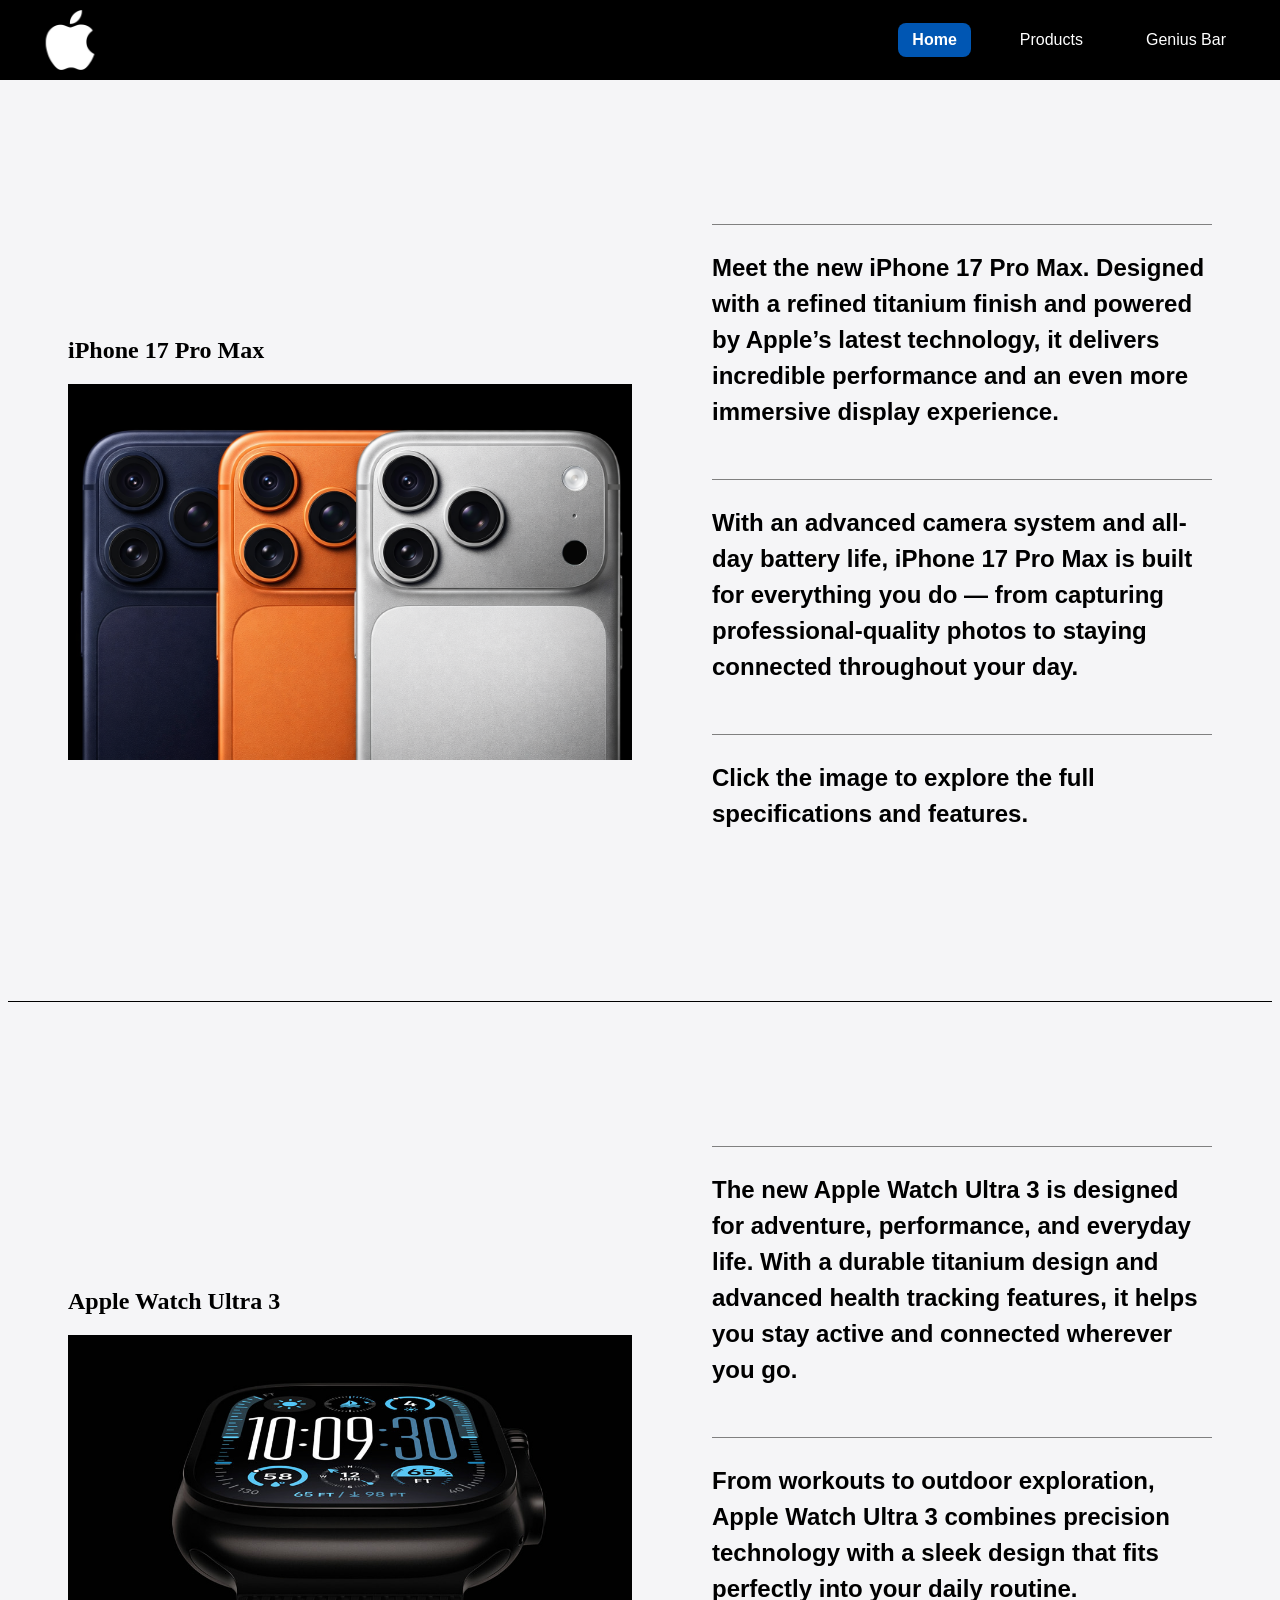
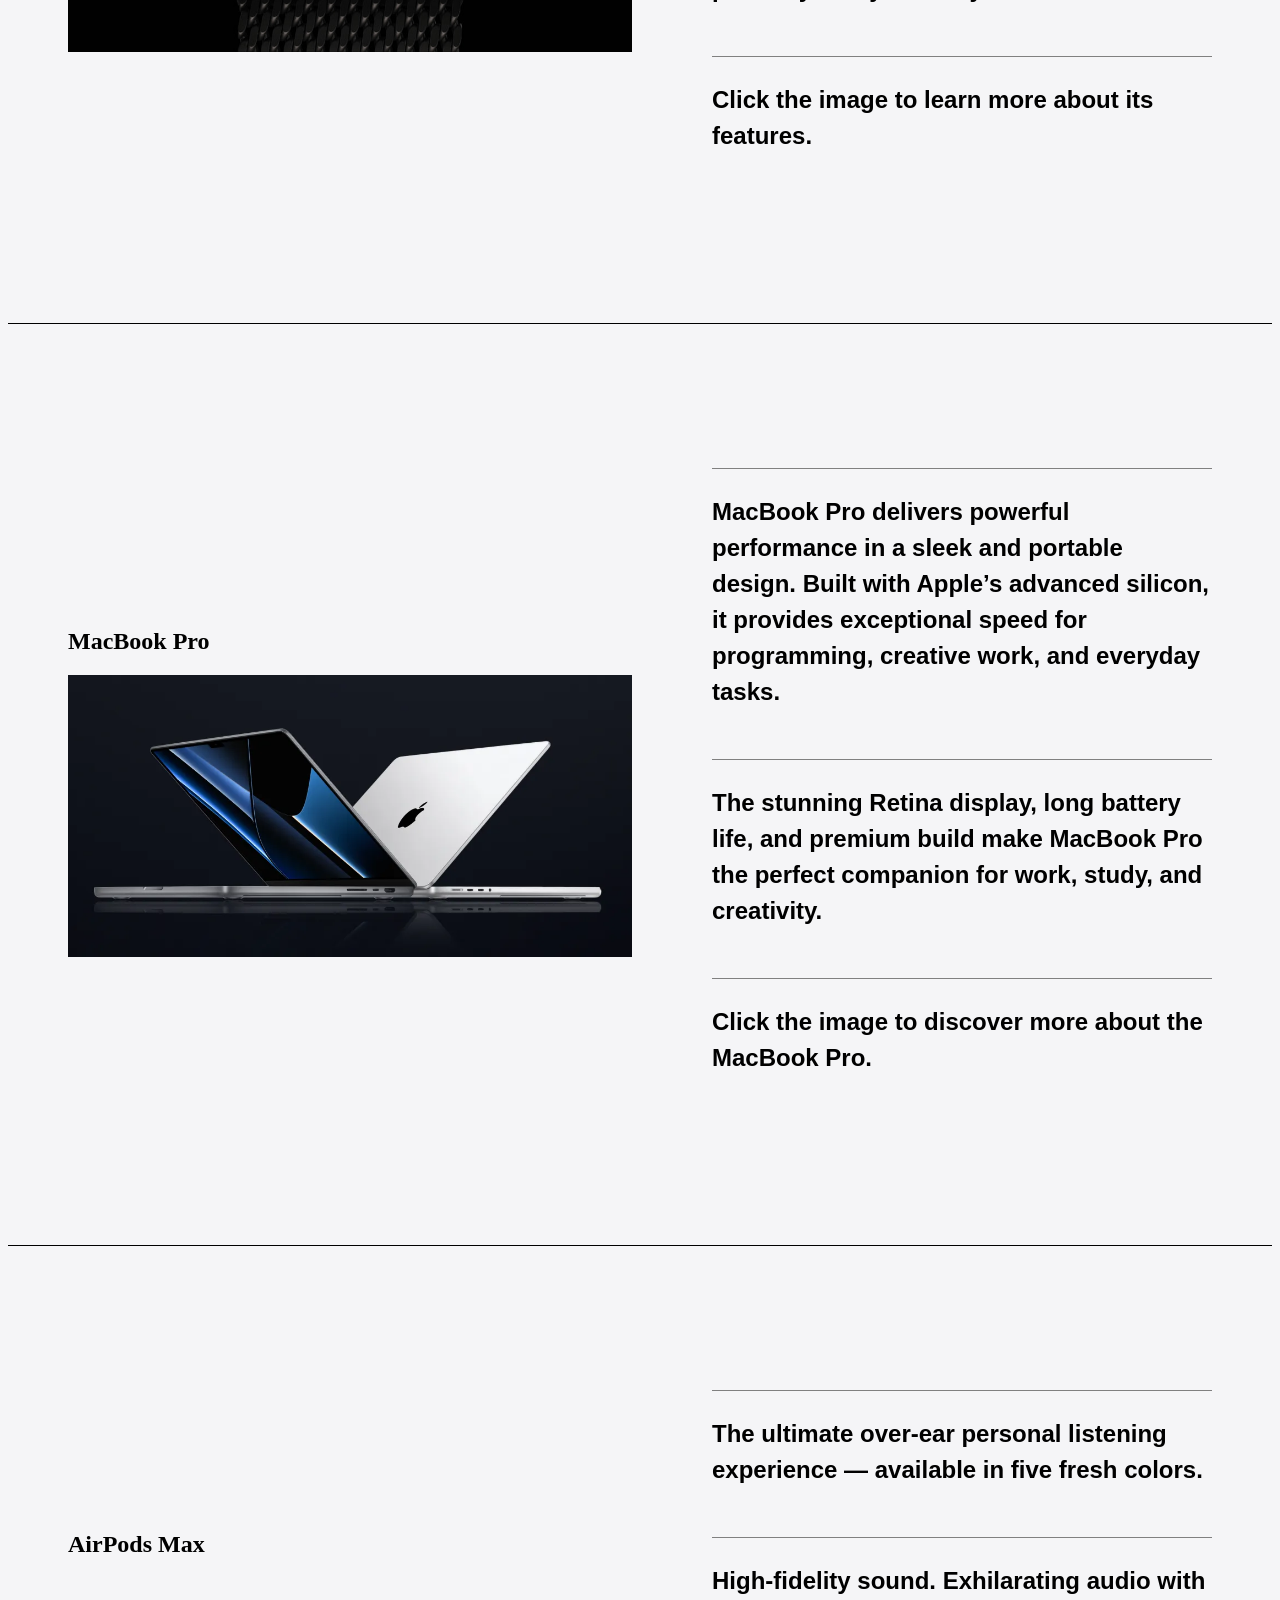
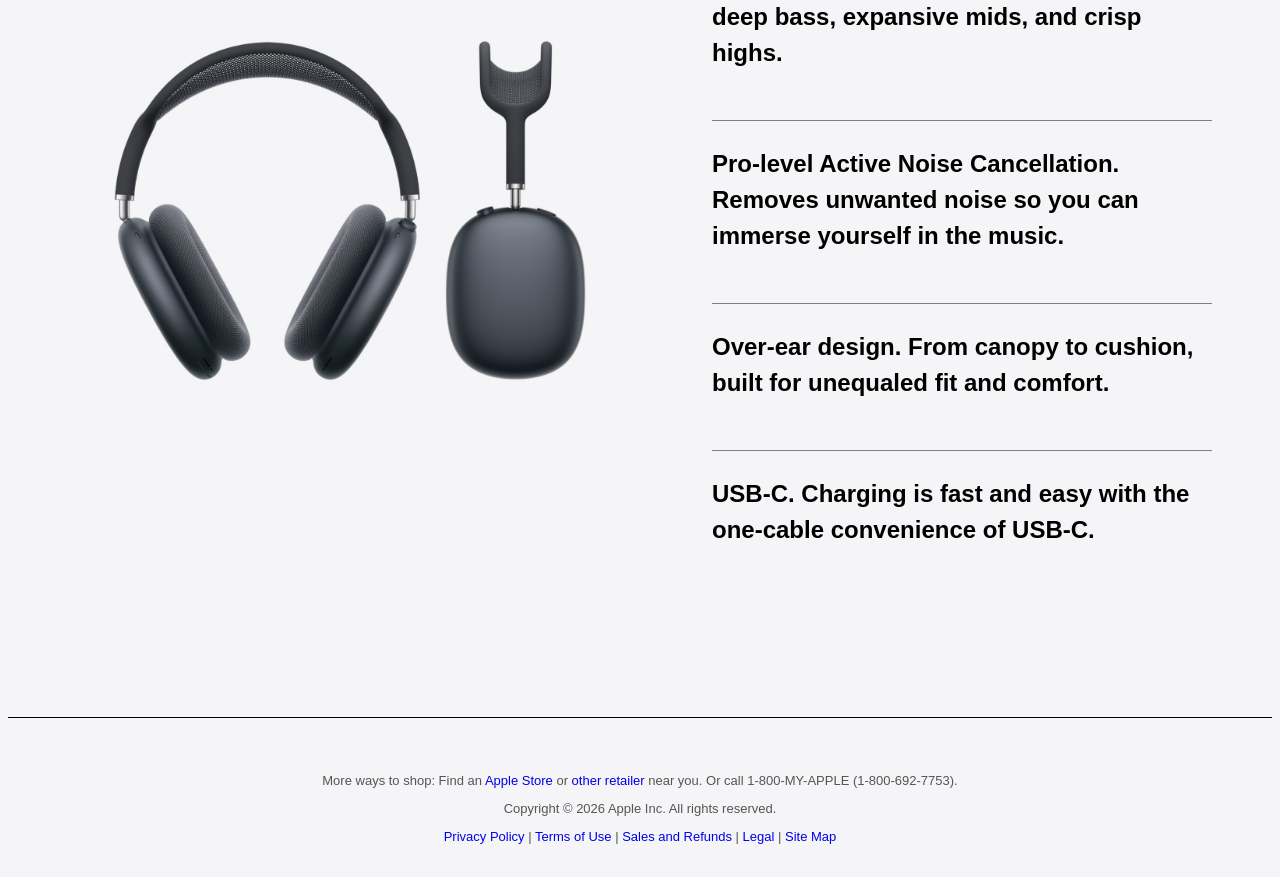
==== index.html @ 785efe75 "Update navigation link to point to index.html" ====
<!DOCTYPE html>
<html lang="en">
<head>
    <meta charset="UTF-8">
    <link rel="stylesheet" href="Style.css">
    <link rel="icon" type="image/png" href="Pictures/Apple_favicon.png">
    <title>Apple Store</title>
</head>
<body>
<header class="header">
    <img src="Pictures/Apple-Logo-White.png" alt="Logo" class="logo-img">
    <nav>
        <a href="index.html" class="active">Home</a>
        <a href="Products.html">Products</a>
        <a href="Genius_Bar.html">Genius Bar</a>
    </nav>
</header>

<!-- iPhone product section displayed on homepage -->
<section class="homeSection">
    <div>
        <h1>iPhone 17 Pro Max</h1> <!-- Product title -->

        <!-- Image linking to the product section -->
        <a href="Products.html#iPhone">
            <img src="Pictures/iPhone-17-Pro-Max.png" class="makeBigger" alt="iPhone 17 Pro Max">
        </a>
    </div>

    <!-- Product description -->
    <div class="homeText">
        <p class = "feature">
            Meet the new iPhone 17 Pro Max. Designed with a refined titanium finish
            and powered by Apple’s latest technology, it delivers incredible performance
            and an even more immersive display experience.
        </p>
        <p class = "feature">
            With an advanced camera system and all-day battery life, iPhone 17 Pro Max
            is built for everything you do — from capturing professional-quality photos
            to staying connected throughout your day.
        </p>
        <p class = "feature">
            Click the image to explore the full specifications and features.
        </p>
    </div>

</section>


<!-- Apple Watch product section displayed on homepage-->
<section class="homeSection">
    <div>
        <h1>Apple Watch Ultra 3</h1> <!-- Product title -->

        <!-- image linking to the Product section -->
        <a href="Products.html#AppleWatch">
            <img src="Pictures/Apple-Watch-Ultra-2.png" class="makeBigger" alt="Apple Watch Ultra">
        </a>
    </div>

    <!-- Product description -->
    <div class="homeText">
        <p class = "feature">
            The new Apple Watch Ultra 3 is designed for adventure, performance,
            and everyday life. With a durable titanium design and advanced health
            tracking features, it helps you stay active and connected wherever you go.
        </p>
        <p class = "feature">
            From workouts to outdoor exploration, Apple Watch Ultra 3 combines
            precision technology with a sleek design that fits perfectly into
            your daily routine.
        </p>
        <p class = "feature">
            Click the image to learn more about its features.
        </p>
    </div>

</section>


<!-- MacBook product section displayed on homepage -->
<section class="homeSection">
    <div>
        <h1>MacBook Pro</h1> <!-- Product title -->

        <!-- image linking to the product section -->
        <a href="Products.html#MacBook">
            <img src="Pictures/MacBookProProducts.jpg" class = "makeBigger" alt="MacBook Pro Picture">
        </a>
    </div>

    <!-- Product description -->
    <div class="homeText">
        <p class = "feature">
            MacBook Pro delivers powerful performance in a sleek and portable design.
            Built with Apple’s advanced silicon, it provides exceptional speed for
            programming, creative work, and everyday tasks.
        </p>
        <p class = "feature">
            The stunning Retina display, long battery life, and premium build
            make MacBook Pro the perfect companion for work, study, and creativity.
        </p>
        <p class = "feature">
            Click the image to discover more about the MacBook Pro.
        </p>
    </div>

</section>

<!-- AirPods product section displayed on homepage -->
<section class = "homeSection">
    <div>
        <h1>AirPods Max</h1> <!-- Product title -->

        <!-- Image linking to the product section -->
        <a href ="Products.html#AirPods">
            <img src = "Pictures/AirPodsMax.png" class = makeBigger alt = "AirPods Max">
        </a>
    </div>

    <!-- Product description -->
    <div class = "homeText">
        <p class = "feature">
            The ultimate over-ear personal listening experience — available in five fresh colors.
        </p>
        <p class = "feature">
            High-fidelity sound. Exhilarating audio with deep bass, expansive mids, and crisp highs.
        </p>
        <p class = "feature">
            Pro-level Active Noise Cancellation.
            Removes unwanted noise so you can immerse yourself in the music.
        </p>
        <p class = "feature">
            Over-ear design. From canopy to cushion, built for unequaled fit and comfort.
        </p>
        <p class = "feature">
            USB‑C. Charging is fast and easy with the one‑cable convenience of USB‑C.
        </p>
    </div>
</section>

<footer class = "footer">
    More ways to shop: Find an <a href = "https://www.apple.com" target = "_blank">Apple Store</a> or
    <a href = "https://locate.apple.com" target = "_blank">other retailer</a> near you. Or call 1-800-MY-APPLE (1-800-692-7753).
    <p>
     Copyright © 2026 Apple Inc. All rights reserved.
    </p>
    <a href= "https://www.apple.com/legal/privacy/" target="_blank">Privacy Policy </a>|
    <a href = "https://www.apple.com/legal/internet-services/terms/site.html" target = "_blank">Terms of Use</a> |
    <a href = "https://www.apple.com/legal/sales-support/sales-policies/retail_us.html" target = "_blank">Sales and Refunds</a> |
    <a href = "https://www.apple.com/legal/sales-support/sales-policies/retail_us.html" target = "_blank">Legal </a> |
    <a href = "https://www.apple.com/sitemap/" target = "_blank">Site Map</a>
</footer>

</body>
</html>
---- Style.css ----
/* Applying box-sizing to all elements so padding and borders are included in width/height */
* {
    box-sizing: border-box;
}

/* General page styling */
body {
    margin-top: 80px; /* Space for fixed header */
    background-color: #f5f5f7; /* Light gray Apple style background */
}

/* Default section layout used across the site */
section {
    border-bottom: 1px solid black; /* Divider between sections */
    display: flex; /* Flex layout for content alignment */
    flex-direction: row; /* Elements appear side by side */
    align-items: center; /* Vertical alignment */
    gap: 60px; /* Space between elements */
    padding: 120px 40px; /* Space inside sections */
}

/* Default styling for images inside sections */
section img {
    height: auto; /* Maintain image proportions */
}

/* Header navigation bar */
.header {
    position: fixed; /* Keeps header fixed at top when scrolling */
    top: 0;
    left: 0;
    width: 100%; /* Full width navigation bar */
    background: black; /* Black Apple style navigation */
    display: flex; /* Flex layout for logo and menu */
    justify-content: space-between; /* Space between logo and menu */
    align-items: center; /* Vertical alignment */
    padding: 10px 40px; /* Internal spacing */
}

/* Logo container layout */
.logo-title {
    display: flex; /* Align logo and title */
    align-items: center; /* Vertical alignment */
    gap: 10px; /* Space between logo and text */
}

/* Apple logo styling */
.logo-img {
    height: 60px; /* Fixed logo height */
}

/* Navigation menu container */
nav {
    display: flex; /* Horizontal navigation layout */
    gap: 15px; /* Space between navigation items */
}

/* Navigation link styling */
nav a {
    margin-left: 20px; /* Space between links */
    text-decoration: none; /* Remove underline */
    color: white; /* White text for contrast */
    font-family: sans-serif; /* Clean font */
    border-radius: 8px; /* Rounded corners */
    padding: 8px 14px; /* Space inside links */
    transition: background 0.3s; /* Smooth hover effect */
}

/* Navigation hover effect */
nav a:hover {
    background-color: #0056b3; /* Blue hover color */
}

/* Active page link styling */
nav a.active {
    background-color: #0056b3; /* Highlight current page */
    color: white;
    font-weight: bold; /* Emphasize active page */
}

/* Home page text styling */
.paragraph-for-main-page {
    font-family: serif; /* Serif font for description text */
    font-weight: bold;
    max-width: 600px; /* Limit text width for readability */
}

/* Product image hover animation */
.makeBigger {
    width: auto; /* Automatic width */
    transition: transform 0.3s ease; /* Smooth zoom effect */
}

/* Image grows slightly when hovered */
.makeBigger:hover {
    transform: scale(1.1);
}

/* Home page product sections layout */
.homeSection {
    display: flex; /* Flex layout */
    align-items: center; /* Vertical alignment */
    justify-content: center; /* Center content */
    gap: 80px; /* Space between image and text */
    padding: 120px 60px; /* Section spacing */
}

/* Home page images */
.homeSection img {
    width: 100%; /* Responsive width */
    max-width: 700px; /* Maximum image size */
    height: auto; /* Maintain proportions */
}

/* Text description next to product images */
.homeText {
    max-width: 500px; /* Limit text width */
    font-family: serif; /* Serif font */
    font-weight: bold;
    font-size: 24px; /* Large readable text */
    line-height: 1.5; /* Improve readability */
}

/* Product page section layout */
.ProductSection {
    display: flex; /* Two column layout */
    gap: 100px; /* Space between columns */
    padding: 120px 80px; /* Section spacing */
}

/* Left side of product section (image area) */
.ProductLeft {
    width: 50%; /* Half page width */
}

/* Product images */
.ProductLeft img {
    width: 100%; /* Responsive image */
    max-width: 650px; /* Maximum image size */
}

/* Right side of product section (text area) */
.ProductRight {
    width: 50%; /* Half page width */
}

/* Product title styling */
.ProductRight h1 {
    font-size: 48px; /* Large product title */
    font-family: sans-serif;
}

/* Product price styling */
.price {
    font-size: 24px;
    margin-bottom: 30px; /* Space below price */
}

/* Product feature descriptions */
.feature {
    font-size: 24px;
    font-family: sans-serif;
    font-weight: bold;
    padding: 25px 0; /* Space above and below feature text */
    border-top: 1px solid gray; /* Divider between features */
}

/* Dark theme sections used in product pages */
.darkSection{
    background-color: black; /* Dark background */
    color: white; /* White text */
}

/* Gray divider between product sections */
.grayDivider{
    background-color: #1c1c1e;
    height: 140px; /* Visual spacing divider */
}

/* White divider used for spacing */
.whiteDivider{
    background-color: white;
    height: 140px;
}

/* Genius Bar page */

/* Appointment section title styling */
.appointmentSection{
    margin-top: 120px; /* Space below header */
    text-align: center; /* Center text */
    font-family: sans-serif;
}

/* Appointment form container */
.appointmentForm{
    width: 400px; /* Fixed form width */
    margin: auto; /* Center form horizontally */
    display: flex;
    flex-direction: column; /* Stack inputs vertically */
    gap: 10px; /* Space between inputs */
}

/* Form label styling */
.appointmentForm label{
    font-weight: bold;
    color: #222; /* Dark text color */
}

/* Input fields, dropdowns and text areas */
.appointmentForm input, .appointmentForm select, .appointmentForm textarea{
    padding: 10px;
    border-radius: 6px; /* Rounded inputs */
    border: 1px solid gray;
}

/* Submit button styling */
.appointmentForm button{
    background: black;
    color: white;
    padding: 10px;
    border: none;
    border-radius: 6px;
    cursor: pointer; /* Pointer cursor on hover */
}

/* Button hover effect */
.appointmentForm button:hover{
    background:#0056b3;
}

/* Textarea resizing behavior */
.appointmentForm textarea{
    resize: vertical; /* Allow vertical resize only */
    min-height: 100px; /* Minimum height */
}

/* Genius Bar layout container */
.geniusContainer{
    min-height: calc(100vh - 140px); /* Fill screen height */
    display: flex;
    justify-content: center; /* Center horizontally */
    align-items: center; /* Center vertically */
    gap: 100px; /* Space between text and form */
    padding: 40px;
    box-sizing: border-box;
}

/* Genius Bar description text */
.geniusText{
    max-width: 450px;
}

/* Genius Bar title styling */
.geniusText h1{
    font-size: 52px;
    margin-bottom: 15px;
    color: black;
}

/* Genius Bar paragraph styling */
.geniusText p{
    font-size: 20px;
    color: #333;
    line-height: 1.6;
    margin-bottom: 25px;
}

/* Confirmation message after form submission */
#confirmation{
    margin-top: 10px;
    color: green; /* Success message color */
    font-weight: bold;
    text-align: center;
}

/* Footer styling */
.footer{
    margin-top: 30px;
    padding: 25px;
    background-color: #f5f5f7;
    font-family: sans-serif;
    font-size: 13px;
    text-align: center;
    color: #555;
}

/* Footer links styling */
.footer a{
    text-decoration: none; /* Remove underline */
}

/* Footer link hover effect */
.footer a:hover{
    text-decoration: underline;
}
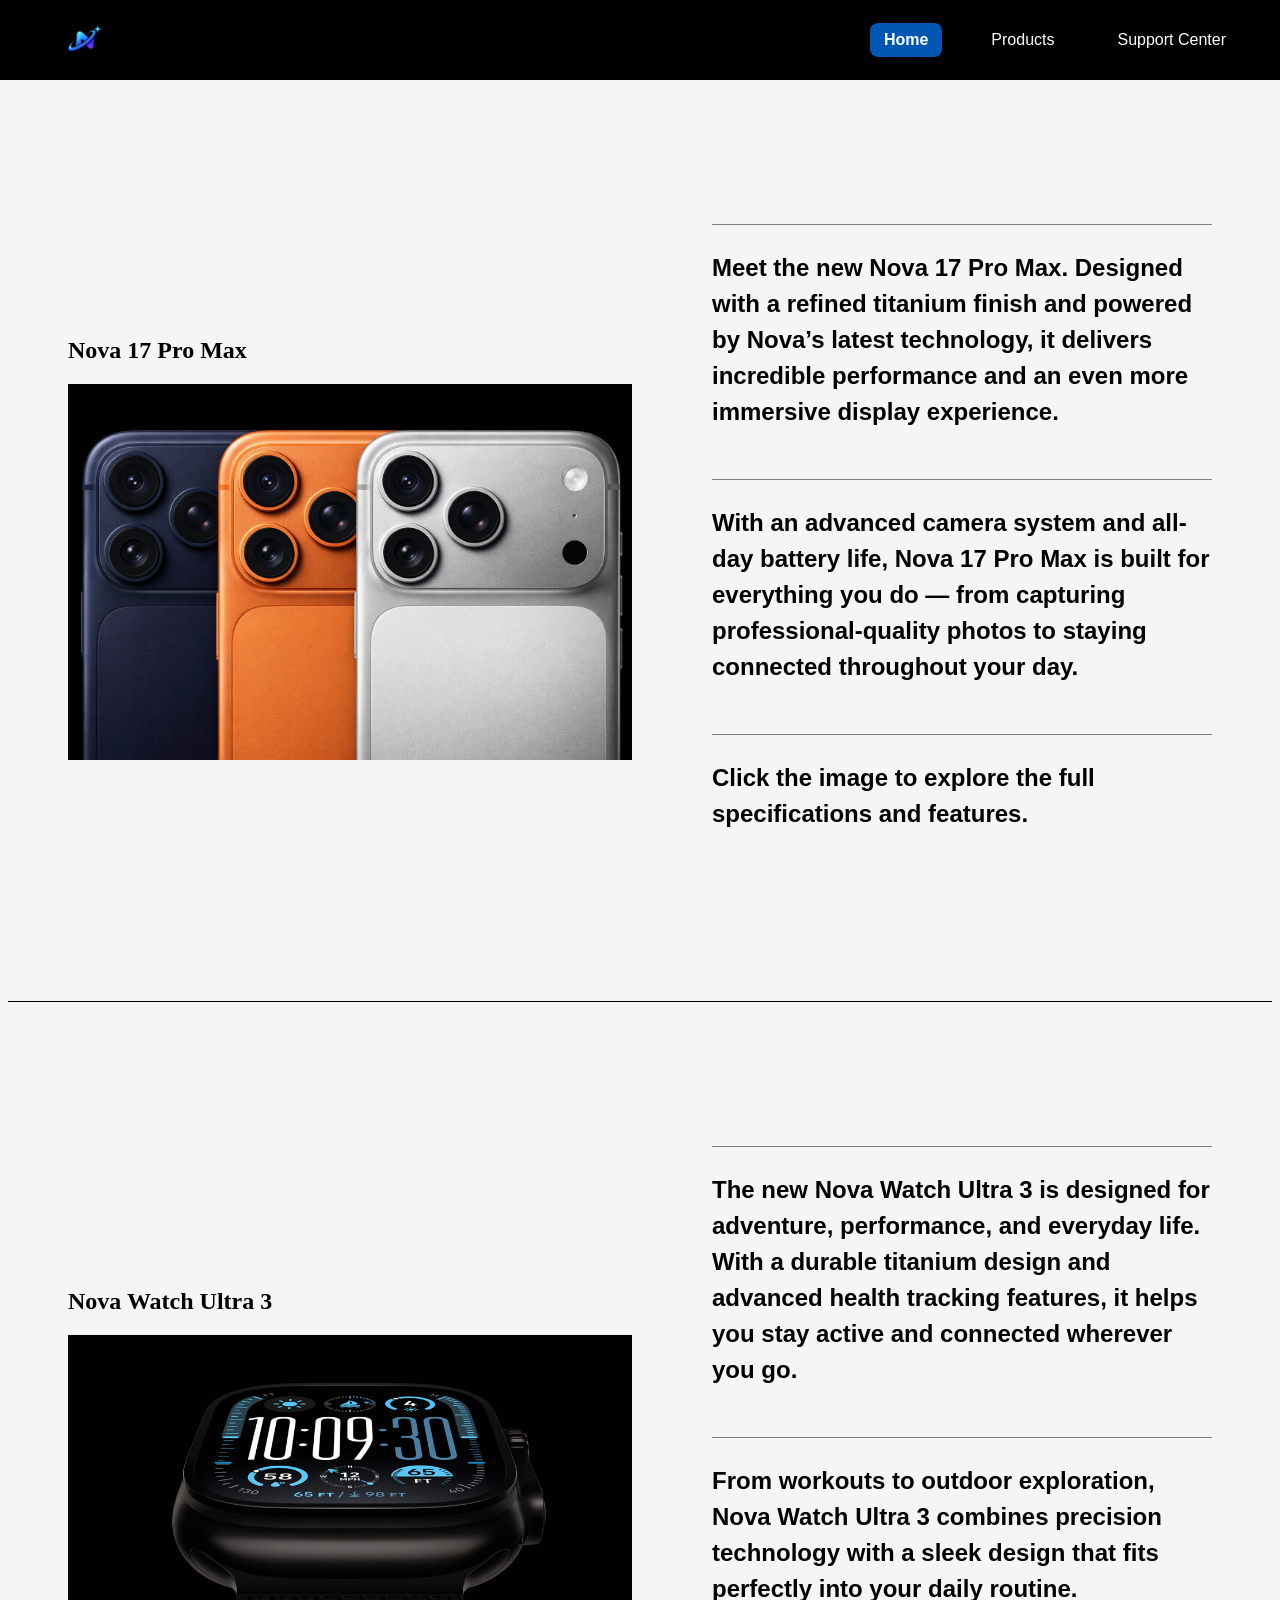
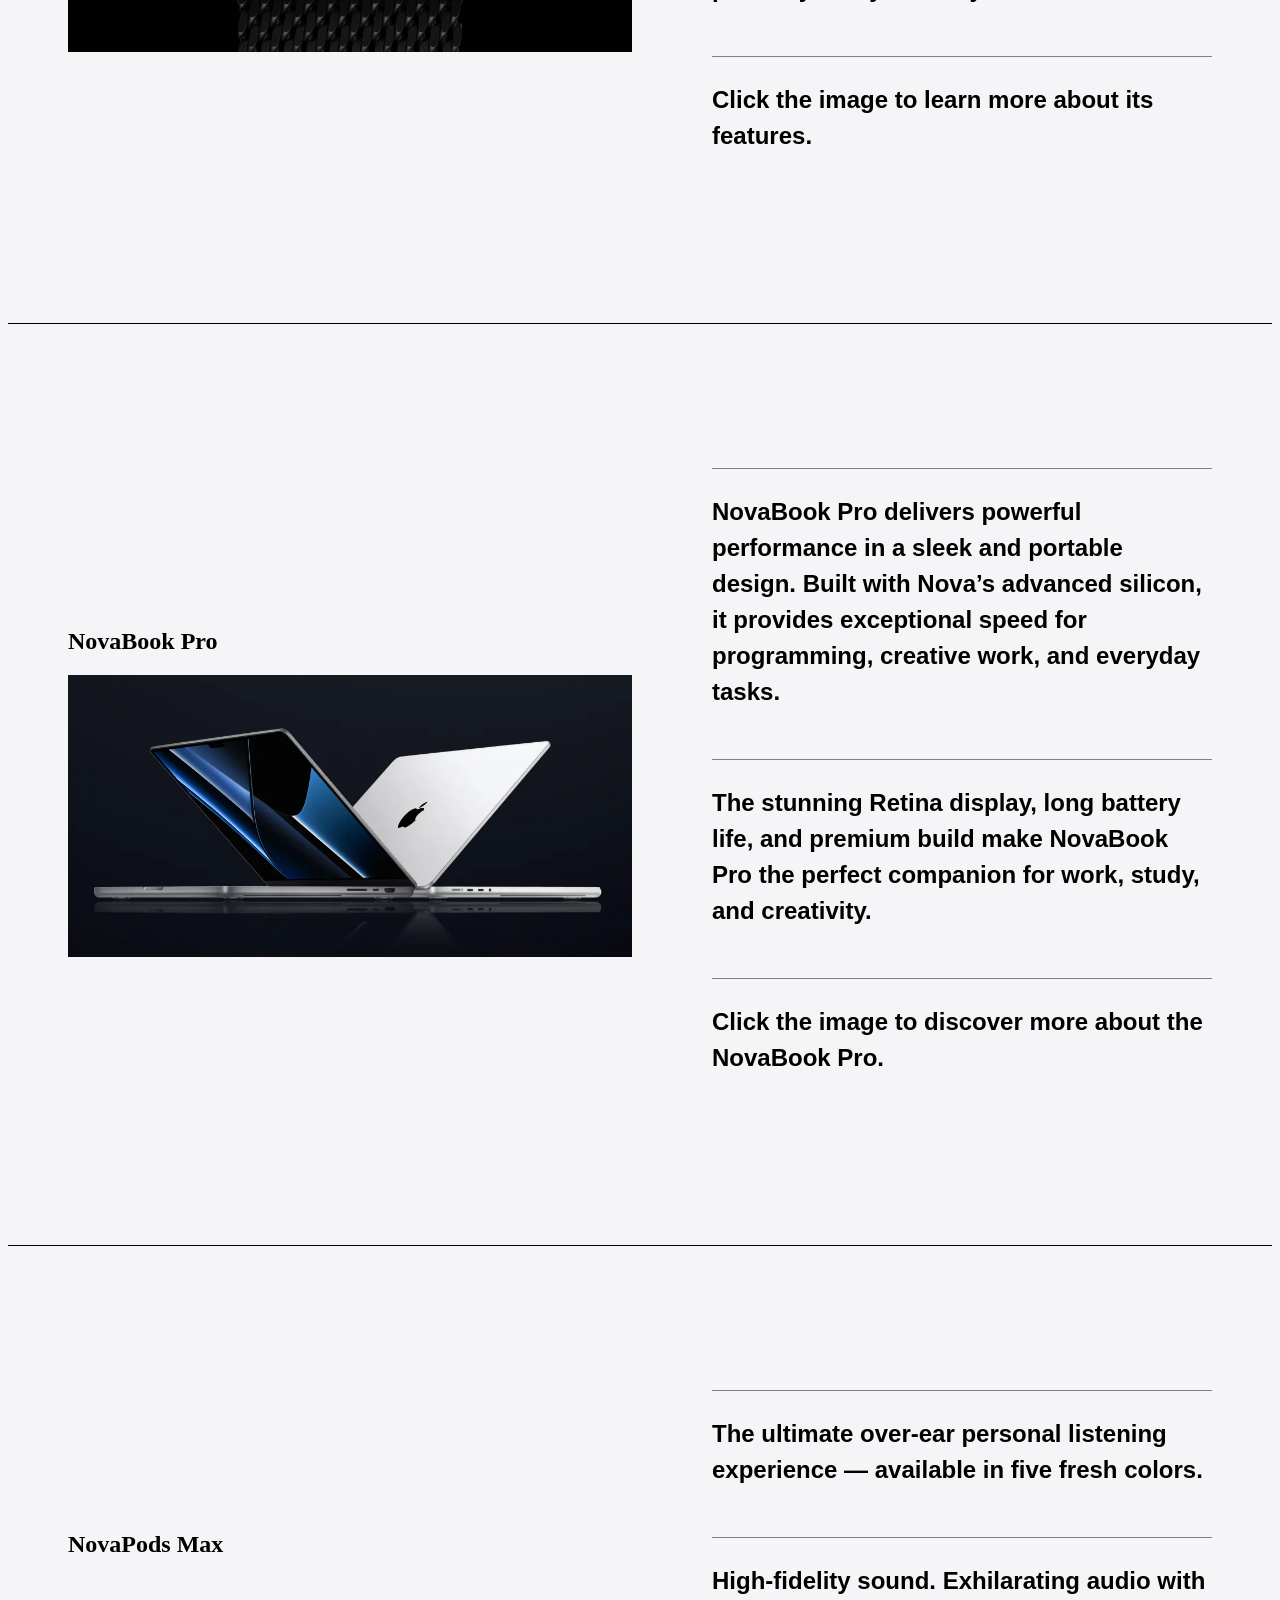
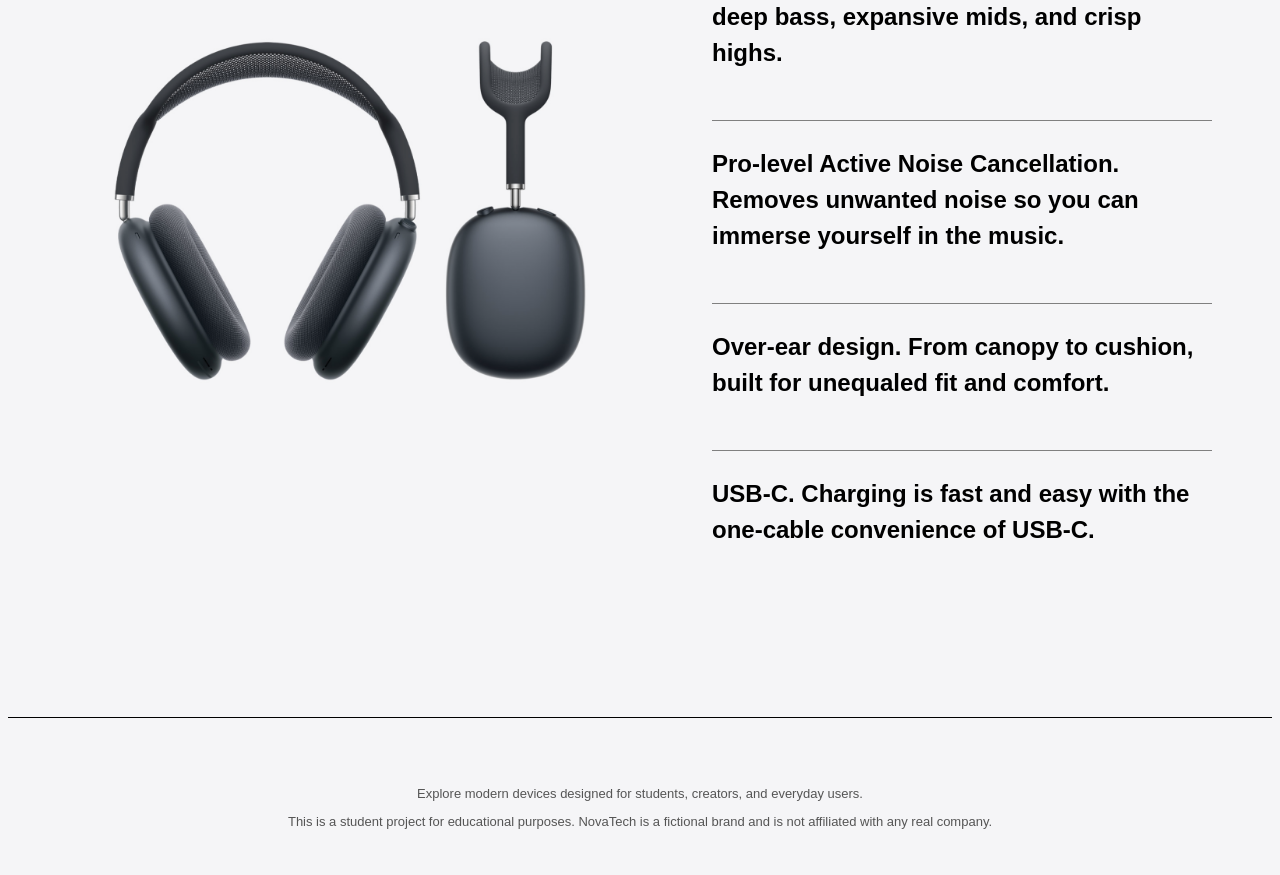
==== commit 75bce2bc: "changed logo. and new names for products. also change Genius bar to Support Center" ====
--- a/index.html
+++ b/index.html
@@ -3,39 +3,39 @@
 <head>
     <meta charset="UTF-8">
     <link rel="stylesheet" href="Style.css">
-    <link rel="icon" type="image/png" href="Pictures/Apple_favicon.png">
-    <title>Apple Store</title>
+    <link rel="icon" type="image/png" href="Pictures/NovaTech_favicon.png">
+    <title>NovaTech | Home</title>
 </head>
 <body>
 <header class="header">
-    <img src="Pictures/Apple-Logo-White.png" alt="Logo" class="logo-img">
+    <img src="Pictures/NovaTech_favicon.png" alt="Logo" class="logo-img">
     <nav>
         <a href="index.html" class="active">Home</a>
         <a href="Products.html">Products</a>
-        <a href="Genius_Bar.html">Genius Bar</a>
+        <a href="Support_Center.html">Support Center</a>
     </nav>
 </header>
 
 <!-- iPhone product section displayed on homepage -->
 <section class="homeSection">
     <div>
-        <h1>iPhone 17 Pro Max</h1> <!-- Product title -->
+        <h1>Nova 17 Pro Max</h1> <!-- Product title -->
 
         <!-- Image linking to the product section -->
         <a href="Products.html#iPhone">
-            <img src="Pictures/iPhone-17-Pro-Max.png" class="makeBigger" alt="iPhone 17 Pro Max">
+            <img src="Pictures/iPhone-17-Pro-Max.png" class="makeBigger" alt="Nova 17 Pro Max">
         </a>
     </div>
 
     <!-- Product description -->
     <div class="homeText">
         <p class = "feature">
-            Meet the new iPhone 17 Pro Max. Designed with a refined titanium finish
-            and powered by Apple’s latest technology, it delivers incredible performance
+            Meet the new Nova 17 Pro Max. Designed with a refined titanium finish
+            and powered by Nova’s latest technology, it delivers incredible performance
             and an even more immersive display experience.
         </p>
         <p class = "feature">
-            With an advanced camera system and all-day battery life, iPhone 17 Pro Max
+            With an advanced camera system and all-day battery life, Nova 17 Pro Max
             is built for everything you do — from capturing professional-quality photos
             to staying connected throughout your day.
         </p>
@@ -50,23 +50,23 @@
 <!-- Apple Watch product section displayed on homepage-->
 <section class="homeSection">
     <div>
-        <h1>Apple Watch Ultra 3</h1> <!-- Product title -->
+        <h1>Nova Watch Ultra 3</h1> <!-- Product title -->
 
         <!-- image linking to the Product section -->
         <a href="Products.html#AppleWatch">
-            <img src="Pictures/Apple-Watch-Ultra-2.png" class="makeBigger" alt="Apple Watch Ultra">
+            <img src="Pictures/Apple-Watch-Ultra-2.png" class="makeBigger" alt="Nova Watch Ultra">
         </a>
     </div>
 
     <!-- Product description -->
     <div class="homeText">
         <p class = "feature">
-            The new Apple Watch Ultra 3 is designed for adventure, performance,
+            The new Nova Watch Ultra 3 is designed for adventure, performance,
             and everyday life. With a durable titanium design and advanced health
             tracking features, it helps you stay active and connected wherever you go.
         </p>
         <p class = "feature">
-            From workouts to outdoor exploration, Apple Watch Ultra 3 combines
+            From workouts to outdoor exploration, Nova Watch Ultra 3 combines
             precision technology with a sleek design that fits perfectly into
             your daily routine.
         </p>
@@ -81,27 +81,27 @@
 <!-- MacBook product section displayed on homepage -->
 <section class="homeSection">
     <div>
-        <h1>MacBook Pro</h1> <!-- Product title -->
+        <h1>NovaBook Pro</h1> <!-- Product title -->
 
         <!-- image linking to the product section -->
         <a href="Products.html#MacBook">
-            <img src="Pictures/MacBookProProducts.jpg" class = "makeBigger" alt="MacBook Pro Picture">
+            <img src="Pictures/MacBookProProducts.jpg" class = "makeBigger" alt="NovaBook Pro Picture">
         </a>
     </div>
 
     <!-- Product description -->
     <div class="homeText">
         <p class = "feature">
-            MacBook Pro delivers powerful performance in a sleek and portable design.
-            Built with Apple’s advanced silicon, it provides exceptional speed for
+            NovaBook Pro delivers powerful performance in a sleek and portable design.
+            Built with Nova’s advanced silicon, it provides exceptional speed for
             programming, creative work, and everyday tasks.
         </p>
         <p class = "feature">
             The stunning Retina display, long battery life, and premium build
-            make MacBook Pro the perfect companion for work, study, and creativity.
+            make NovaBook Pro the perfect companion for work, study, and creativity.
         </p>
         <p class = "feature">
-            Click the image to discover more about the MacBook Pro.
+            Click the image to discover more about the NovaBook Pro.
         </p>
     </div>
 
@@ -110,11 +110,11 @@
 <!-- AirPods product section displayed on homepage -->
 <section class = "homeSection">
     <div>
-        <h1>AirPods Max</h1> <!-- Product title -->
+        <h1>NovaPods Max</h1> <!-- Product title -->
 
         <!-- Image linking to the product section -->
         <a href ="Products.html#AirPods">
-            <img src = "Pictures/AirPodsMax.png" class = makeBigger alt = "AirPods Max">
+            <img src = "Pictures/AirPodsMax.png" class = makeBigger alt = "NovaPods Max">
         </a>
     </div>
 
@@ -139,17 +139,9 @@
     </div>
 </section>
 
-<footer class = "footer">
-    More ways to shop: Find an <a href = "https://www.apple.com" target = "_blank">Apple Store</a> or
-    <a href = "https://locate.apple.com" target = "_blank">other retailer</a> near you. Or call 1-800-MY-APPLE (1-800-692-7753).
-    <p>
-     Copyright © 2026 Apple Inc. All rights reserved.
-    </p>
-    <a href= "https://www.apple.com/legal/privacy/" target="_blank">Privacy Policy </a>|
-    <a href = "https://www.apple.com/legal/internet-services/terms/site.html" target = "_blank">Terms of Use</a> |
-    <a href = "https://www.apple.com/legal/sales-support/sales-policies/retail_us.html" target = "_blank">Sales and Refunds</a> |
-    <a href = "https://www.apple.com/legal/sales-support/sales-policies/retail_us.html" target = "_blank">Legal </a> |
-    <a href = "https://www.apple.com/sitemap/" target = "_blank">Site Map</a>
+<footer class="footer">
+    <p>Explore modern devices designed for students, creators, and everyday users.</p>
+    <p>This is a student project for educational purposes. NovaTech is a fictional brand and is not affiliated with any real company.</p>
 </footer>
 
 </body>
